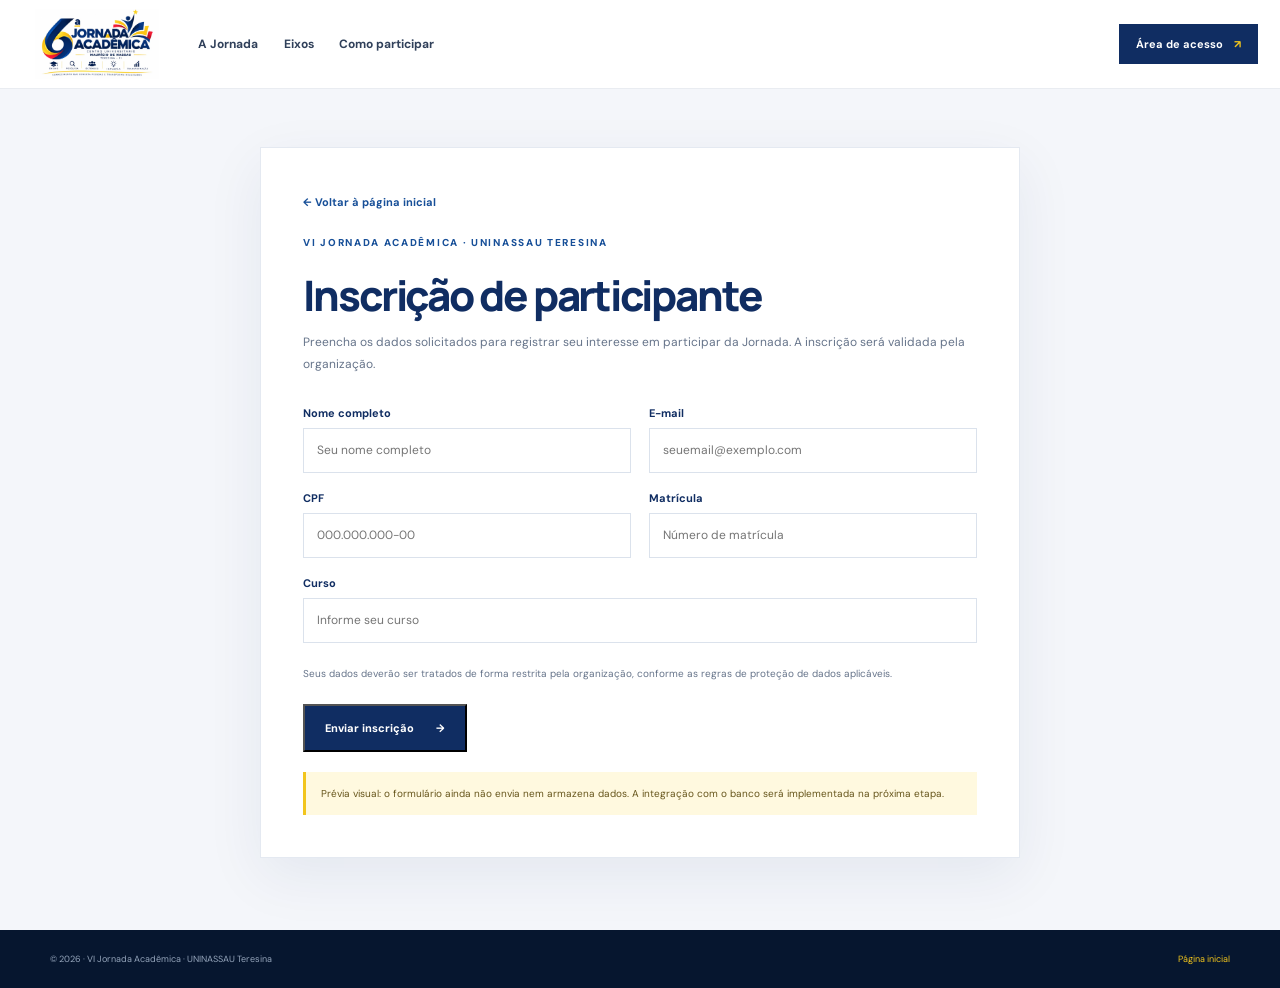
==== inscricao.html @ f39698ef "chore: estrutura inicial do projeto" ====
<!DOCTYPE html>
<html lang="pt-BR">
<head>
  <meta charset="UTF-8"><meta name="viewport" content="width=device-width, initial-scale=1.0">
  <meta name="theme-color" content="#102d62"><title>Inscrições | VI Jornada Acadêmica</title>
  <link rel="preconnect" href="https://fonts.googleapis.com"><link rel="preconnect" href="https://fonts.gstatic.com" crossorigin>
  <link href="https://fonts.googleapis.com/css2?family=DM+Sans:wght@400;500;600;700&family=Manrope:wght@500;600;700;800&display=swap" rel="stylesheet">
  <link rel="stylesheet" href="css/style.css"><script defer src="js/main.js"></script>
</head>
<body class="subpage">
  <header class="site-header"><div class="header-inner">
    <a class="brand" href="index.html" aria-label="Voltar ao início"><img src="assets/logo-jornada-original.png" alt="Logo oficial da VI Jornada Acadêmica"></a>
    <nav class="main-nav subpage-nav" aria-label="Navegação principal"><a href="index.html#jornada">A Jornada</a><a href="index.html#eixos">Eixos</a><a href="index.html#participar">Como participar</a></nav>
    <a class="header-access" href="login.html">Área de acesso <span aria-hidden="true">↗</span></a>
  </div></header>
  <main class="form-page">
    <div class="form-shell">
      <a class="back-link" href="index.html">← Voltar à página inicial</a>
      <p class="section-kicker">VI JORNADA ACADÊMICA · UNINASSAU TERESINA</p>
      <h1>Inscrição de participante</h1>
      <p class="form-intro">Preencha os dados solicitados para registrar seu interesse em participar da Jornada. A inscrição será validada pela organização.</p>
      <form class="prototype-form" id="registrationForm">
        <div class="form-grid">
          <label>Nome completo<input name="nome" autocomplete="name" placeholder="Seu nome completo" required></label>
          <label>E-mail<input name="email" type="email" autocomplete="email" placeholder="seuemail@exemplo.com" required></label>
          <label>CPF<input name="cpf" inputmode="numeric" placeholder="000.000.000-00" required></label>
          <label>Matrícula<input name="matricula" placeholder="Número de matrícula" required></label>
          <label class="field-full">Curso<input name="curso" placeholder="Informe seu curso" required></label>
        </div>
        <p class="form-privacy">Seus dados deverão ser tratados de forma restrita pela organização, conforme as regras de proteção de dados aplicáveis.</p>
        <button class="button button-navy" type="submit">Enviar inscrição <span aria-hidden="true">→</span></button>
        <p class="prototype-notice" id="prototypeNotice" role="status">Prévia visual: o formulário ainda não envia nem armazena dados. A integração com o banco será implementada na próxima etapa.</p>
      </form>
    </div>
  </main>
  <footer class="site-footer"><div class="section-wrap footer-bottom-inner single-footer"><span>© 2026 · VI Jornada Acadêmica · UNINASSAU Teresina</span><a href="index.html">Página inicial</a></div></footer>
</body>
</html>
---- css/style.css ----
:root {
  --navy: #102d62;
  --navy-dark: #091d3d;
  --blue: #174f98;
  --gold: #f2c51c;
  --gold-light: #ffdf65;
  --red: #e5233d;
  --ink: #14213a;
  --muted: #66748a;
  --paper: #fff;
  --mist: #f4f6fa;
  --line: #e4e9f1;
  --sans: 'DM Sans', sans-serif;
  --display: 'Manrope', sans-serif;
}
* { box-sizing: border-box; }
html { scroll-behavior: smooth; scroll-padding-top: 100px; }
body { margin: 0; color: var(--ink); background: var(--paper); font-family: var(--sans); -webkit-font-smoothing: antialiased; }
a { color: inherit; text-decoration: none; }
button { font: inherit; }
.section-wrap { width: min(1180px, calc(100% - 52px)); margin: 0 auto; }
.section-pad { padding: 104px 0; }
.skip-link { position: absolute; left: 14px; top: -60px; z-index: 500; padding: 12px 16px; background: white; color: var(--navy); }
.skip-link:focus { top: 12px; }

/* Cabeçalho: marca e navegação agrupadas à esquerda; acesso separado à direita. */
.site-header { position: sticky; top: 0; z-index: 100; background: rgba(255,255,255,.97); border-bottom: 1px solid rgba(16,45,98,.09); backdrop-filter: blur(15px); }
.header-inner { width: min(1320px, calc(100% - 44px)); min-height: 88px; margin: 0 auto; display: flex; align-items: center; justify-content: flex-start; gap: 26px; }
.brand { flex: 0 0 150px; width: 150px; height: 72px; display: flex; align-items: center; }
.brand img { width: 100%; max-height: 70px; object-fit: contain; }
.main-nav { display: flex; align-items: center; justify-content: flex-start; gap: clamp(14px, 2vw, 29px); }
.main-nav a { color: #30405a; font-size: 12px; font-weight: 700; white-space: nowrap; transition: color .2s; }
.main-nav a:hover { color: var(--blue); }
.header-access { margin-left: auto; padding: 13px 17px; background: var(--navy); color: white; font-size: 11px; font-weight: 700; white-space: nowrap; transition: background .2s, transform .2s; }
.header-access:hover { background: var(--blue); transform: translateY(-2px); }
.header-access span { color: var(--gold); margin-left: 8px; }
.menu-toggle { display: none; }

/* Hero */
.hero { min-height: 610px; position: relative; overflow: hidden; color: white; background: linear-gradient(112deg, #091d3d 0%, #102d62 68%, #123d7c 100%); }
.hero-grid-pattern { position: absolute; inset: 0; opacity: .13; background-image: linear-gradient(rgba(255,255,255,.14) 1px, transparent 1px), linear-gradient(90deg, rgba(255,255,255,.14) 1px, transparent 1px); background-size: 52px 52px; mask-image: linear-gradient(90deg, transparent, black 45%, black); }
.hero-orbit { position: absolute; border: 1px solid rgba(242,197,28,.23); border-radius: 50%; pointer-events: none; }
.hero-orbit-one { width: 660px; height: 660px; right: -180px; top: -260px; }
.hero-orbit-two { width: 480px; height: 480px; right: -90px; top: -170px; border-color: rgba(255,255,255,.14); }
.hero-content { width: min(1180px, calc(100% - 52px)); min-height: 600px; margin: 0 auto; padding: 75px 0 86px; display: grid; grid-template-columns: 1.05fr .95fr; align-items: center; gap: 56px; position: relative; z-index: 1; }
.eyebrow, .section-kicker { display: flex; align-items: center; gap: 11px; margin: 0 0 22px; color: var(--blue); font-size: 10px; font-weight: 800; letter-spacing: .17em; text-transform: uppercase; }
.eyebrow { color: #c8d5e7; }
.eyebrow span { width: 34px; height: 3px; background: var(--gold); }
.hero-overline { margin: 0 0 12px; color: var(--gold); font-size: 13px; font-weight: 800; letter-spacing: .19em; }
.hero h1 { margin: 0 0 20px; max-width: 660px; font: 800 clamp(40px, 5vw, 65px)/1.1 var(--display); letter-spacing: -.06em; }
.hero h1 em { color: var(--gold); font-style: normal; }
.hero-description { max-width: 540px; margin: 0; color: #c5d1e1; font-size: 14px; line-height: 1.9; }
.hero-details { display: flex; align-items: center; gap: 14px; margin: 28px 0 30px; }
.date-mark { display: flex; align-items: center; gap: 6px; color: var(--gold); font: 800 23px/1 var(--display); }
.date-mark i { width: 17px; height: 1px; background: rgba(255,255,255,.5); }
.hero-details strong, .hero-details span { display: block; }
.hero-details strong { font-size: 12px; }
.hero-details span { margin-top: 5px; color: #9fb0c8; font-size: 11px; }
.hero-actions { display: flex; flex-wrap: wrap; align-items: center; gap: 24px; }
.button { min-height: 48px; display: inline-flex; align-items: center; justify-content: center; gap: 22px; padding: 0 20px; font-size: 11px; font-weight: 800; transition: transform .2s, background .2s; }
.button:hover { transform: translateY(-2px); }
.button-gold { background: var(--gold); color: var(--navy-dark); }
.button-gold:hover { background: var(--gold-light); }
.hero-secondary { color: white; font-size: 11px; font-weight: 700; }
.hero-secondary span { color: var(--gold); padding-left: 6px; }
.hero-art { min-height: 390px; position: relative; display: flex; flex-direction: column; justify-content: space-between; padding: 22px 25px; border: 1px solid rgba(255,255,255,.25); background: linear-gradient(145deg, rgba(255,255,255,.11), rgba(255,255,255,.025)); box-shadow: 18px 18px 0 rgba(242,197,28,.12); overflow: hidden; }
.art-top, .art-bottom { display: flex; justify-content: space-between; gap: 10px; color: #adbed4; font-size: 8px; font-weight: 800; letter-spacing: .16em; }
.art-emblem { width: 100%; flex: 1; display: flex; align-items: center; justify-content: center; gap: 15px; position: relative; }
.emblem-ring { width: 145px; height: 145px; flex: 0 0 145px; display: grid; place-items: center; border: 12px solid var(--gold); border-right-color: var(--red); border-bottom-color: #1f65b6; border-radius: 50%; transform: rotate(-18deg); }
.emblem-ring span { color: white; font: 800 62px/1 var(--display); transform: rotate(18deg); }
.emblem-title { color: white; font: 700 clamp(26px, 3vw, 39px)/.98 var(--display); letter-spacing: -.05em; }
.emblem-title b { color: var(--gold); }
.emblem-star { position: absolute; top: 32px; right: 34px; color: var(--gold); font-size: 28px; }
.art-bottom { padding-top: 17px; border-top: 1px solid rgba(255,255,255,.2); }
.art-ribbon { position: absolute; width: 120px; height: 8px; right: -34px; bottom: 65px; transform: rotate(-38deg); }
.ribbon-yellow { background: var(--gold); right: -21px; bottom: 82px; }
.ribbon-red { background: var(--red); right: -38px; bottom: 61px; }
.hero-bottom-line { position: absolute; right: 0; left: 0; bottom: 0; height: 5px; background: var(--gold); }
.hero-bottom-line span { display: block; width: 20%; height: 100%; background: var(--red); }

/* Conteúdo público */
.event-intro { background: white; }
.intro-layout { display: grid; grid-template-columns: 1fr .95fr; gap: 100px; align-items: start; }
.intro-heading h2, .section-heading h2, .participate-heading h2, .registration-copy h2, .access-inner h2 { margin: 0; color: var(--navy); font: 800 clamp(32px, 3.6vw, 47px)/1.17 var(--display); letter-spacing: -.05em; }
.intro-heading h2 span, .section-heading h2 span, .registration-copy h2 span { color: var(--blue); }
.intro-body { padding-top: 25px; color: var(--muted); font-size: 13px; line-height: 1.95; }
.intro-body strong { color: var(--navy); }
.intro-highlights { display: grid; grid-template-columns: repeat(3, 1fr); margin-top: 62px; border-top: 1px solid var(--line); border-bottom: 1px solid var(--line); }
.highlight-item { display: flex; gap: 17px; padding: 25px 25px 25px 0; border-right: 1px solid var(--line); }
.highlight-item + .highlight-item { padding-left: 25px; }
.highlight-item:last-child { border: 0; }
.highlight-number { color: #c59c08; font: 800 30px/1 var(--display); }
.highlight-item strong { display: block; color: var(--navy); font-size: 13px; }
.highlight-item p { margin: 6px 0 0; color: var(--muted); font-size: 10px; line-height: 1.6; }

.axes-section { background: var(--mist); }
.section-heading { display: flex; justify-content: space-between; align-items: end; gap: 60px; margin-bottom: 42px; }
.section-heading > p { max-width: 350px; margin: 0 0 4px; color: var(--muted); font-size: 12px; line-height: 1.8; }
.axes-list { display: grid; grid-template-columns: repeat(5, 1fr); gap: 12px; }
.axis-card { min-height: 225px; padding: 20px 18px; position: relative; overflow: hidden; background: white; border: 1px solid #e7ebf2; transition: transform .22s, box-shadow .22s; }
.axis-card:hover { transform: translateY(-5px); box-shadow: 0 14px 30px rgba(16,45,98,.09); }
.axis-index { color: #9ba8bb; font-size: 9px; font-weight: 800; letter-spacing: .14em; }
.axis-symbol { display: block; margin: 30px 0 17px; color: var(--blue); font-size: 34px; }
.axis-gold .axis-symbol { color: #c49b08; }
.axis-red .axis-symbol { color: var(--red); }
.axis-card h3 { margin: 0; color: var(--navy); font: 700 17px var(--display); }
.axis-line { position: absolute; left: 0; bottom: 0; width: 38px; height: 4px; background: var(--blue); }
.axis-gold .axis-line { background: var(--gold); }
.axis-red .axis-line { background: var(--red); }

.participate-section { background: var(--navy); color: white; }
.section-kicker-light { color: var(--gold); }
.participate-layout { display: grid; grid-template-columns: .9fr 1.1fr; gap: 95px; align-items: center; }
.participate-heading h2, .access-inner h2 { color: white; }
.participate-heading > p:not(.section-kicker) { max-width: 400px; margin: 20px 0 25px; color: #c0cde0; font-size: 12px; line-height: 1.9; }
.button-outline { border: 1px solid rgba(255,255,255,.55); color: white; }
.button-outline:hover { background: rgba(255,255,255,.1); }
.participate-steps { border-top: 1px solid rgba(255,255,255,.2); }
.step-item { display: grid; grid-template-columns: 45px 1fr 20px; gap: 18px; align-items: start; padding: 23px 0; border-bottom: 1px solid rgba(255,255,255,.2); }
.step-number { color: var(--gold); font: 800 22px/1 var(--display); }
.step-item h3 { margin: 0 0 6px; color: white; font-size: 13px; }
.step-item p { max-width: 440px; margin: 0; color: #b7c5d9; font-size: 11px; line-height: 1.75; }
.step-arrow { color: var(--gold); font-size: 16px; }

.registration-section { padding-top: 78px; padding-bottom: 78px; }
.registration-panel { display: grid; grid-template-columns: 125px 1fr auto; gap: 28px; align-items: center; padding: 39px 42px; background: #f8f9fc; border: 1px solid var(--line); }
.registration-mark { width: 100px; height: 100px; display: grid; place-items: center; color: var(--navy); border: 8px solid var(--gold); border-right-color: var(--red); border-radius: 50%; font: 800 38px var(--display); }
.registration-mark span { display: none; }
.registration-copy .section-kicker { margin-bottom: 12px; }
.registration-copy h2 { font-size: clamp(28px, 3vw, 38px); }
.registration-copy p:not(.section-kicker) { max-width: 510px; margin: 12px 0 0; color: var(--muted); font-size: 11px; line-height: 1.8; }
.button-navy { background: var(--navy); color: white; }
.button-navy:hover { background: var(--blue); }

.access-section { padding: 58px 0; color: white; background: var(--navy-dark); }
.access-inner { display: flex; align-items: center; justify-content: space-between; gap: 45px; }
.access-inner h2 { font-size: 32px; }
.access-inner p:not(.section-kicker) { max-width: 620px; margin: 12px 0 0; color: #b6c3d6; font-size: 11px; line-height: 1.8; }

/* Rodapé institucional */
.site-footer { color: white; background: #06162f; }
.footer-top { display: grid; grid-template-columns: 1.35fr .75fr .9fr 1fr; gap: 38px; padding-top: 55px; padding-bottom: 48px; }
.footer-identity img { width: 195px; height: 110px; object-fit: contain; background: white; padding: 5px; }
.footer-identity p { max-width: 225px; margin: 14px 0 0; color: #aebbd0; font-size: 10px; line-height: 1.7; }
.footer-column { display: flex; flex-direction: column; align-items: flex-start; gap: 11px; }
.footer-column h3 { margin: 5px 0 8px; color: var(--gold); font-size: 10px; letter-spacing: .13em; text-transform: uppercase; }
.footer-column a, .footer-column span { color: #afbdd1; font-size: 10px; line-height: 1.5; }
.footer-column a:hover { color: white; }
.footer-signoff { align-self: center; padding-left: 22px; border-left: 2px solid var(--gold); }
.footer-star { display: block; margin-bottom: 12px; color: var(--gold); font-size: 24px; }
.footer-signoff strong { font: 700 13px/1.7 var(--display); }
.footer-bottom { border-top: 1px solid rgba(255,255,255,.12); }
.footer-bottom-inner { display: flex; justify-content: space-between; gap: 15px; padding-top: 16px; padding-bottom: 16px; color: #8494ad; font-size: 9px; }

@media (max-width: 1050px) {
  .header-inner { gap: 18px; }
  .brand { flex-basis: 128px; width: 128px; }
  .main-nav { gap: 14px; }
  .main-nav a { font-size: 10px; }
  .hero-content { gap: 32px; }
  .hero-art { min-height: 350px; }
  .emblem-ring { width: 115px; height: 115px; flex-basis: 115px; }
  .emblem-ring span { font-size: 48px; }
  .axes-list { grid-template-columns: repeat(3, 1fr); }
  .participate-layout { gap: 55px; }
  .footer-top { grid-template-columns: 1.2fr 1fr 1fr; }
  .footer-signoff { display: none; }
}
@media (max-width: 760px) {
  .section-wrap, .hero-content { width: min(100% - 36px, 560px); }
  .header-inner { width: calc(100% - 32px); min-height: 74px; gap: 12px; }
  .brand { flex-basis: 120px; width: 120px; height: 62px; }
  .brand img { max-height: 60px; }
  .menu-toggle { order: 3; display: block; margin-left: 2px; padding: 8px; border: 0; background: transparent; cursor: pointer; }
  .menu-toggle span { display: block; width: 23px; height: 2px; margin: 5px 0; background: var(--navy); }
  .main-nav { display: none; position: absolute; top: 74px; left: 0; right: 0; padding: 12px 18px 18px; background: white; border-bottom: 1px solid var(--line); box-shadow: 0 12px 24px rgba(9,29,61,.09); flex-direction: column; align-items: stretch; gap: 0; }
  .main-nav.is-open { display: flex; }
  .main-nav a { padding: 13px 4px; font-size: 12px; border-bottom: 1px solid #edf0f5; }
  .header-access { margin-left: auto; padding: 11px 12px; font-size: 9px; }
  .hero-content { grid-template-columns: 1fr; min-height: auto; padding: 58px 0 70px; gap: 42px; }
  .hero h1 { font-size: clamp(38px, 10vw, 55px); }
  .hero-art { min-height: 300px; }
  .art-emblem { gap: 10px; }
  .emblem-ring { width: 105px; height: 105px; flex-basis: 105px; border-width: 9px; }
  .emblem-ring span { font-size: 44px; }
  .emblem-title { font-size: clamp(25px, 7vw, 36px); }
  .section-pad { padding: 72px 0; }
  .intro-layout, .participate-layout { grid-template-columns: 1fr; gap: 24px; }
  .intro-body { padding-top: 0; }
  .intro-highlights { grid-template-columns: 1fr; margin-top: 38px; }
  .highlight-item, .highlight-item + .highlight-item { padding: 18px 0; border-right: 0; border-bottom: 1px solid var(--line); }
  .highlight-item:last-child { border-bottom: 0; }
  .section-heading { display: block; }
  .section-heading > p { margin-top: 18px; }
  .axes-list { grid-template-columns: repeat(2, 1fr); }
  .axis-card { min-height: 185px; }
  .axis-symbol { margin: 21px 0 13px; }
  .participate-layout { gap: 38px; }
  .registration-panel { grid-template-columns: 1fr; gap: 20px; padding: 28px 24px; }
  .registration-mark { width: 74px; height: 74px; border-width: 6px; font-size: 28px; }
  .registration-panel .button { justify-self: start; }
  .access-inner { align-items: flex-start; flex-direction: column; gap: 22px; }
  .footer-top { grid-template-columns: repeat(2, 1fr); gap: 32px 20px; }
  .footer-identity { grid-column: 1 / -1; }
  .footer-bottom-inner { flex-direction: column; }
}
@media (max-width: 390px) {
  .brand { flex-basis: 100px; width: 100px; }
  .header-access { padding: 10px; font-size: 8px; }
  .axes-list { grid-template-columns: 1fr; }
  .axis-card { min-height: 150px; }
  .hero-actions { align-items: flex-start; flex-direction: column; gap: 17px; }
  .art-top, .art-bottom { font-size: 7px; }
}

/* Telas de inscrição e acesso: protótipos visuais, ainda sem envio/autenticação. */
.subpage { min-height: 100vh; display: flex; flex-direction: column; background: var(--mist); }
.subpage main { flex: 1; }
.subpage-nav { margin-right: auto; }
.form-page, .login-page { padding: 58px 18px 72px; }
.form-shell { width: min(760px, 100%); margin: 0 auto; padding: 42px; background: white; border: 1px solid var(--line); box-shadow: 0 18px 55px rgba(16,45,98,.07); }
.back-link { display: inline-block; margin-bottom: 27px; color: var(--blue); font-size: 11px; font-weight: 700; }
.form-shell h1, .login-card h1 { margin: 0 0 12px; color: var(--navy); font: 800 clamp(30px, 5vw, 42px)/1.15 var(--display); letter-spacing: -.05em; }
.form-intro, .login-card > p:not(.section-kicker) { color: var(--muted); font-size: 12px; line-height: 1.85; }
.prototype-form { margin-top: 30px; }
.form-grid { display: grid; grid-template-columns: 1fr 1fr; gap: 18px; }
.form-grid label { display: flex; flex-direction: column; gap: 8px; color: var(--navy); font-size: 11px; font-weight: 700; }
.form-grid .field-full { grid-column: 1 / -1; }
.form-grid input { min-height: 45px; padding: 0 13px; border: 1px solid #dbe2ec; outline: none; color: var(--ink); font: 12px var(--sans); }
.form-grid input:focus { border-color: var(--blue); box-shadow: 0 0 0 3px rgba(23,79,152,.09); }
.form-privacy { margin: 22px 0; color: var(--muted); font-size: 10px; line-height: 1.7; }
.prototype-notice, .login-prototype-note { margin: 20px 0 0; padding: 13px 15px; border-left: 3px solid var(--gold); background: #fff9df; color: #66551b; font-size: 10px; line-height: 1.7; }
.login-page { display: grid; place-items: center; }
.login-card { width: min(460px, 100%); padding: 42px; background: white; border: 1px solid var(--line); box-shadow: 0 18px 55px rgba(16,45,98,.08); }
.google-button { width: 100%; min-height: 48px; display: flex; justify-content: center; align-items: center; gap: 12px; margin-top: 25px; border: 1px solid #d9e0e9; background: #f4f6f9; color: #8490a0; font-size: 12px; font-weight: 700; cursor: not-allowed; }
.google-g { color: #4285f4; font: 800 19px Arial, sans-serif; }
.login-divider { display: flex; align-items: center; gap: 12px; margin: 28px 0 18px; color: #8792a4; font-size: 8px; font-weight: 800; letter-spacing: .13em; }
.login-divider:before, .login-divider:after { content: ''; flex: 1; height: 1px; background: var(--line); }
.register-link { display: flex; justify-content: space-between; color: var(--navy); font-size: 11px; font-weight: 700; }
.login-back { margin: 30px 0 0; }
.single-footer { min-height: 58px; display: flex; align-items: center; justify-content: space-between; gap: 15px; color: #95a5bb; font-size: 9px; }
.single-footer a { color: var(--gold); }
@media (max-width: 760px) {
  .form-shell, .login-card { padding: 28px 22px; }
  .form-grid { grid-template-columns: 1fr; }
  .form-grid .field-full { grid-column: auto; }
}
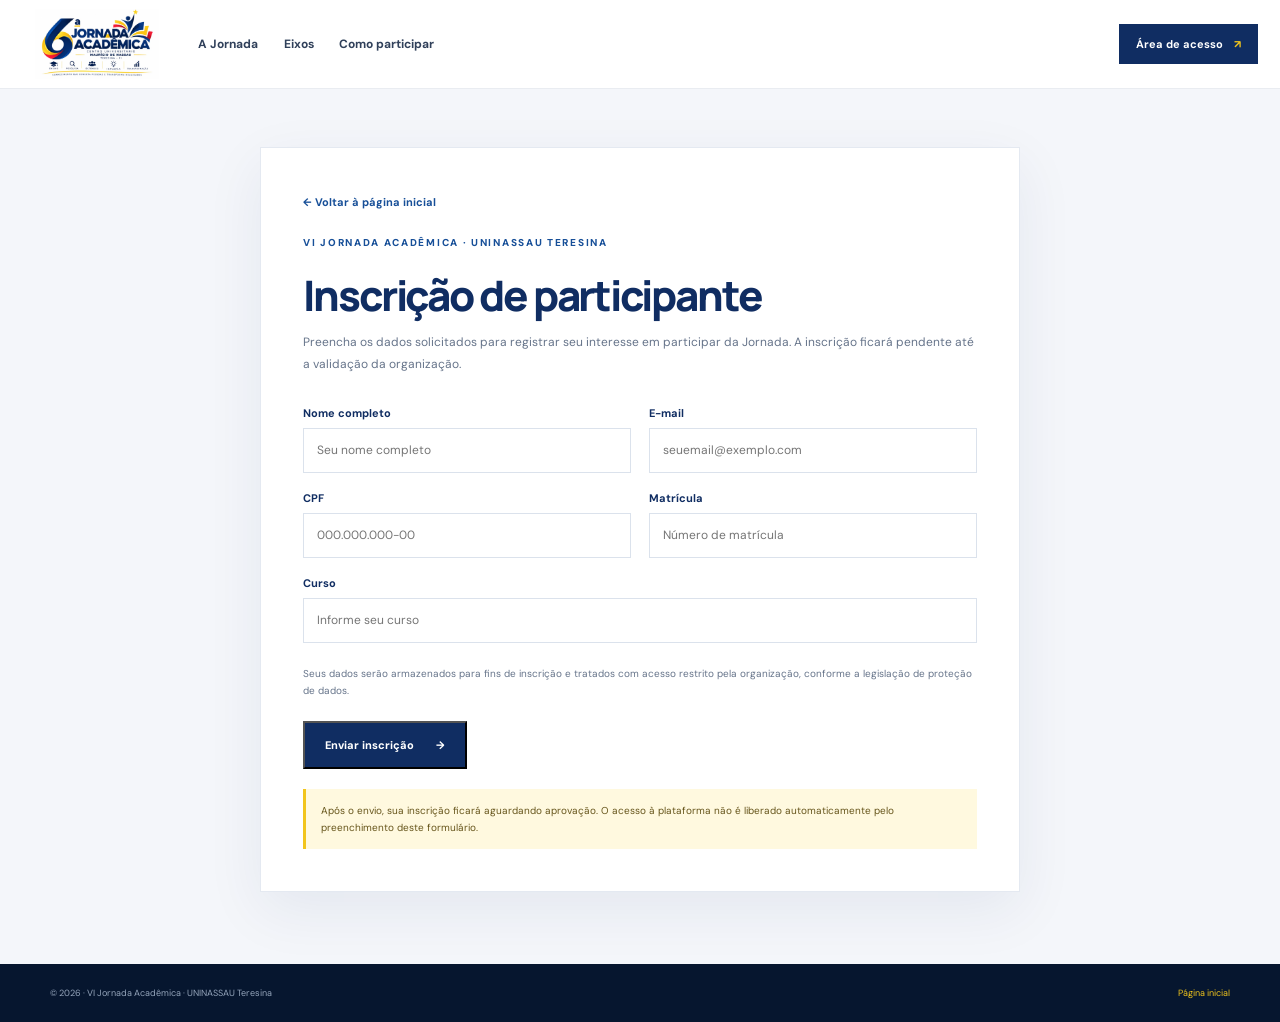
==== commit 7a291c4b: "Entrega do sistema da VI Jornada Acadêmica" ====
--- a/inscricao.html
+++ b/inscricao.html
@@ -5,34 +5,35 @@
   <meta name="theme-color" content="#102d62"><title>Inscrições | VI Jornada Acadêmica</title>
   <link rel="preconnect" href="https://fonts.googleapis.com"><link rel="preconnect" href="https://fonts.gstatic.com" crossorigin>
   <link href="https://fonts.googleapis.com/css2?family=DM+Sans:wght@400;500;600;700&family=Manrope:wght@500;600;700;800&display=swap" rel="stylesheet">
-  <link rel="stylesheet" href="css/style.css"><script defer src="js/main.js"></script>
+  <link rel="stylesheet" href="/css/style.css"><script defer src="/js/main.js"></script>
 </head>
 <body class="subpage">
   <header class="site-header"><div class="header-inner">
-    <a class="brand" href="index.html" aria-label="Voltar ao início"><img src="assets/logo-jornada-original.png" alt="Logo oficial da VI Jornada Acadêmica"></a>
-    <nav class="main-nav subpage-nav" aria-label="Navegação principal"><a href="index.html#jornada">A Jornada</a><a href="index.html#eixos">Eixos</a><a href="index.html#participar">Como participar</a></nav>
-    <a class="header-access" href="login.html">Área de acesso <span aria-hidden="true">↗</span></a>
+    <a class="brand" href="/" aria-label="Voltar ao início"><img src="/assets/logo-jornada-original.png" alt="Logo oficial da VI Jornada Acadêmica"></a>
+    <nav class="main-nav subpage-nav" aria-label="Navegação principal"><a href="/#jornada">A Jornada</a><a href="/#eixos">Eixos</a><a href="/#participar">Como participar</a></nav>
+    <a class="header-access" href="/login">Área de acesso <span aria-hidden="true">↗</span></a>
   </div></header>
   <main class="form-page">
     <div class="form-shell">
-      <a class="back-link" href="index.html">← Voltar à página inicial</a>
+      <a class="back-link" href="/">← Voltar à página inicial</a>
       <p class="section-kicker">VI JORNADA ACADÊMICA · UNINASSAU TERESINA</p>
       <h1>Inscrição de participante</h1>
-      <p class="form-intro">Preencha os dados solicitados para registrar seu interesse em participar da Jornada. A inscrição será validada pela organização.</p>
-      <form class="prototype-form" id="registrationForm">
+      <p class="form-intro">Preencha os dados solicitados para registrar seu interesse em participar da Jornada. A inscrição ficará pendente até a validação da organização.</p>
+      <form class="prototype-form" id="registrationForm" method="post" action="/inscricao.html">
+        <input type="hidden" name="csrf_token" value="{{ csrf_token() }}">
         <div class="form-grid">
-          <label>Nome completo<input name="nome" autocomplete="name" placeholder="Seu nome completo" required></label>
-          <label>E-mail<input name="email" type="email" autocomplete="email" placeholder="seuemail@exemplo.com" required></label>
-          <label>CPF<input name="cpf" inputmode="numeric" placeholder="000.000.000-00" required></label>
-          <label>Matrícula<input name="matricula" placeholder="Número de matrícula" required></label>
-          <label class="field-full">Curso<input name="curso" placeholder="Informe seu curso" required></label>
+          <label>Nome completo<input name="nome" autocomplete="name" maxlength="160" placeholder="Seu nome completo" required></label>
+          <label>E-mail<input name="email" type="email" autocomplete="email" maxlength="254" placeholder="seuemail@exemplo.com" required></label>
+          <label>CPF<input name="cpf" inputmode="numeric" maxlength="14" placeholder="000.000.000-00" required></label>
+          <label>Matrícula<input name="matricula" maxlength="40" placeholder="Número de matrícula" required></label>
+          <label class="field-full">Curso<input name="curso" maxlength="120" placeholder="Informe seu curso" required></label>
         </div>
-        <p class="form-privacy">Seus dados deverão ser tratados de forma restrita pela organização, conforme as regras de proteção de dados aplicáveis.</p>
+        <p class="form-privacy">Seus dados serão armazenados para fins de inscrição e tratados com acesso restrito pela organização, conforme a legislação de proteção de dados.</p>
         <button class="button button-navy" type="submit">Enviar inscrição <span aria-hidden="true">→</span></button>
-        <p class="prototype-notice" id="prototypeNotice" role="status">Prévia visual: o formulário ainda não envia nem armazena dados. A integração com o banco será implementada na próxima etapa.</p>
+        <p class="prototype-notice" role="note">Após o envio, sua inscrição ficará aguardando aprovação. O acesso à plataforma não é liberado automaticamente pelo preenchimento deste formulário.</p>
       </form>
     </div>
   </main>
-  <footer class="site-footer"><div class="section-wrap footer-bottom-inner single-footer"><span>© 2026 · VI Jornada Acadêmica · UNINASSAU Teresina</span><a href="index.html">Página inicial</a></div></footer>
+  <footer class="site-footer"><div class="section-wrap footer-bottom-inner single-footer"><span>© 2026 · VI Jornada Acadêmica · UNINASSAU Teresina</span><a href="/">Página inicial</a></div></footer>
 </body>
 </html>
